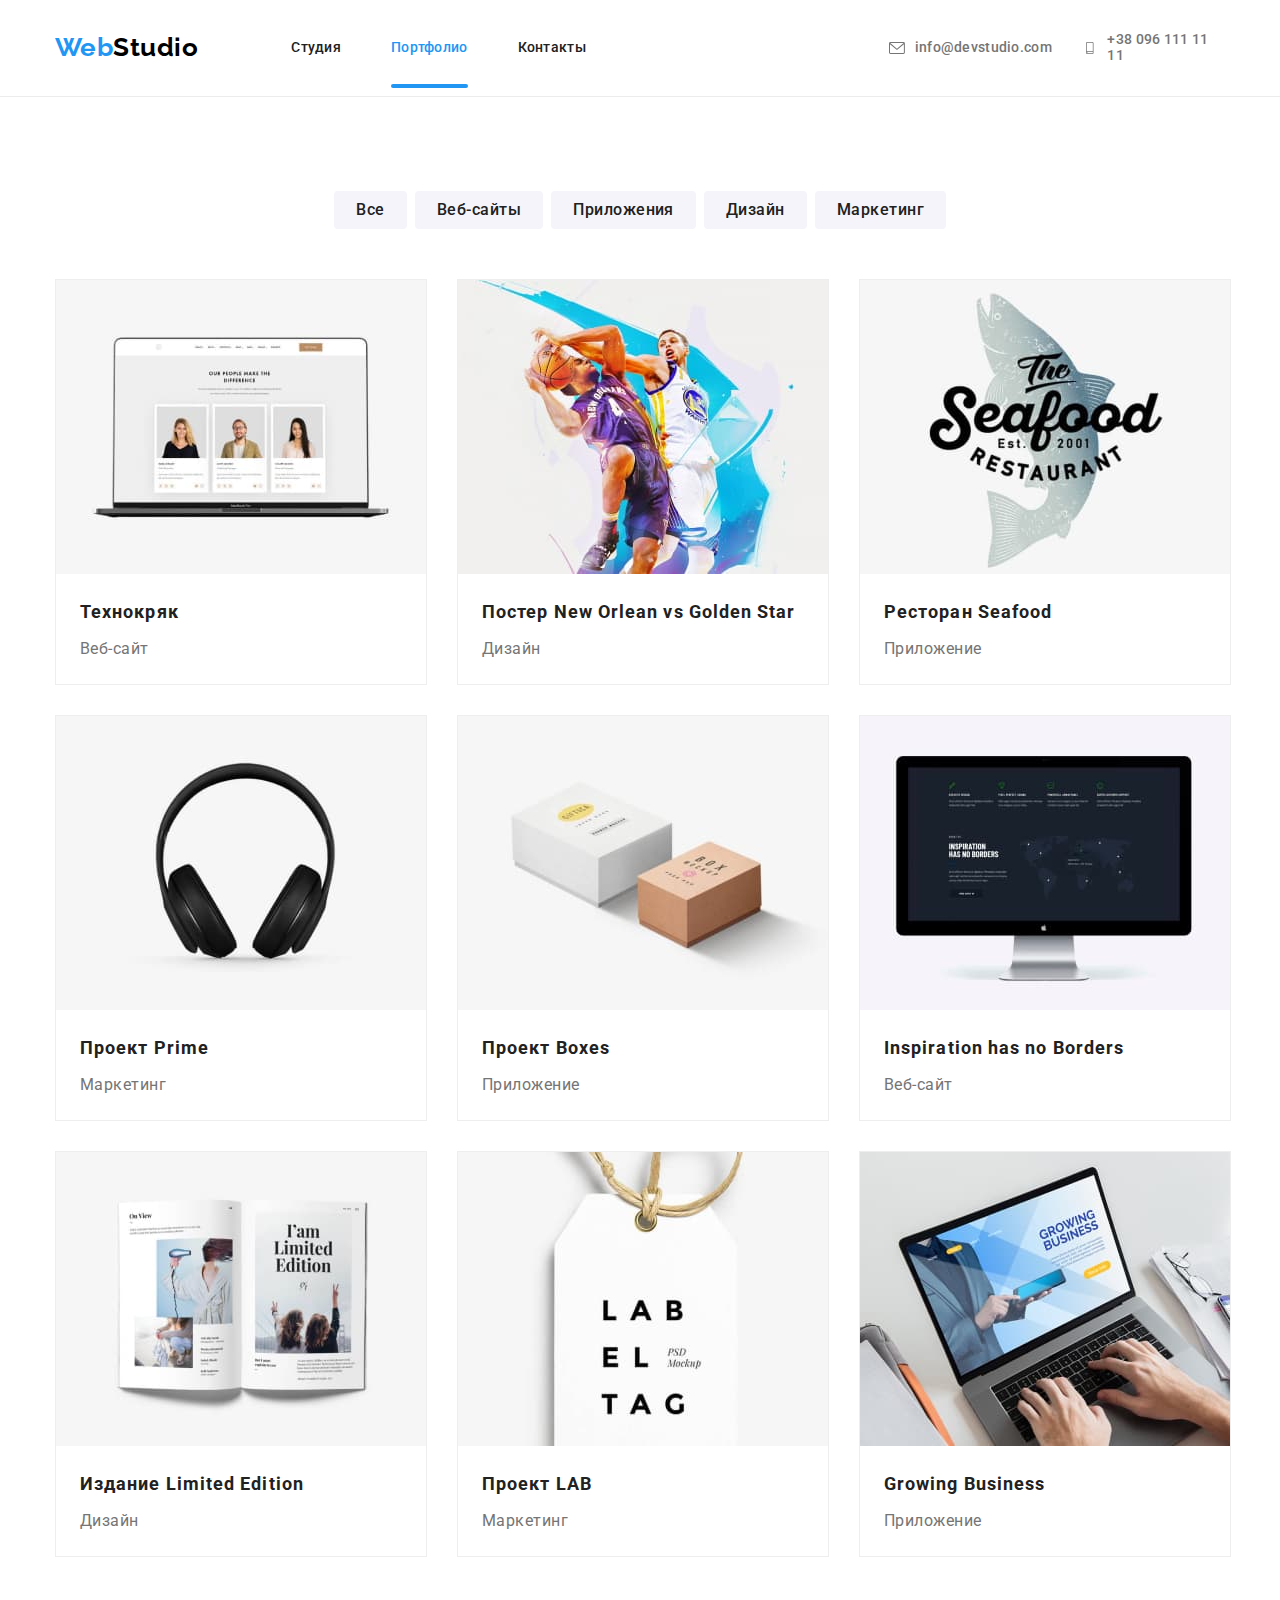
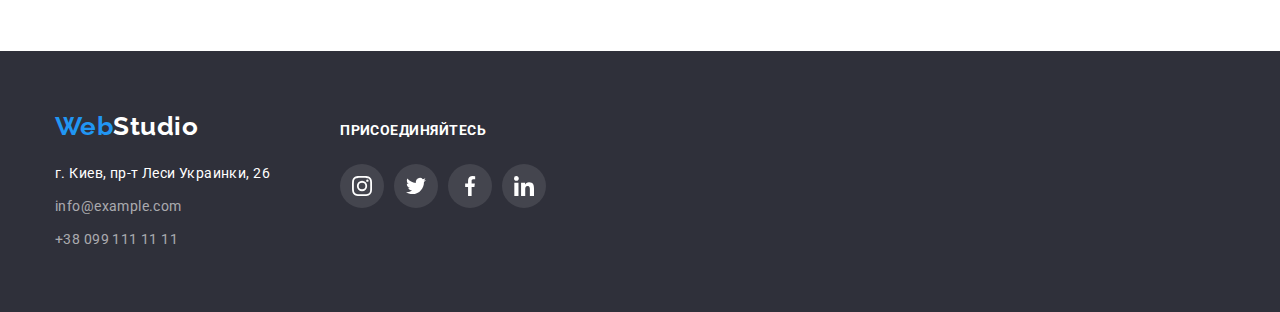
==== portfolio.html @ f45ee38b "Home Work#5 is ready" ====
<!DOCTYPE html>
<html lang="ru">
  <head>
    <meta charset="UTF-8" />
    <meta http-equiv="X-UA-Compatible" content="IE=edge" />
    <meta name="viewport" content="width=device-width, initial-scale=1.0" />
    <title>Document</title>
    <link rel="preconnect" href="https://fonts.googleapis.com" />
    <link rel="preconnect" href="https://fonts.gstatic.com" crossorigin />
    <link
      href="https://fonts.googleapis.com/css2?family=Raleway:wght@700&family=Roboto:wght@400;500;700;900&display=swap"
      rel="stylesheet"
    />
    <link
      rel="stylesheet"
      href="https://cdnjs.cloudflare.com/ajax/libs/modern-normalize/1.1.0/modern-normalize.min.css"
      integrity="sha512-wpPYUAdjBVSE4KJnH1VR1HeZfpl1ub8YT/NKx4PuQ5NmX2tKuGu6U/JRp5y+Y8XG2tV+wKQpNHVUX03MfMFn9Q=="
      crossorigin="anonymous"
      referrerpolicy="no-referrer"
    />
    <link rel="stylesheet" href="./css/styles.css" />
  </head>

  <body>
    <!--Шапка сайта-->
    <header class="header">
      <div class="container">
        <div class="container-header">
          <a href="./index.html" class="logo"> <span class="accent">Web</span>Studio </a>
          <nav class="header-nav">
            <ul class="header-site-nav list">
              <li class="header-site-nav-item">
                <a href="./index.html" class="header-site-link link">Студия</a>
              </li>
              <li class="header-site-nav-item">
                <a href="./portfolio.html" class="header-site-link link current">Портфолио</a>
              </li>
              <li class="header-site-nav-item">
                <a href="" class="link">Контакты</a>
              </li>
            </ul>
          </nav>
          <!--Контакты компании-->
          <ul class="header-contact-nav list">
            <li class="header-contact-nav-item">
              <a href="mailto:info@devstudio.com" class="header-contact-link link">
                <svg class="header-envelope-icon" width="16px" height="12px">
                  <use href="./images/icons.svg#icon-envelope"></use></svg
                >info@devstudio.com</a
              >
            </li>
            <li class="header-contact-nav-item">
              <a href="tel:+380961111111" class="header-contact-link link">
                <svg class="header-smartphone-icon" width="16px" height="12px">
                  <use href="./images/icons.svg#icon-smartphone"></use></svg
                >+38 096 111 11 11</a
              >
            </li>
          </ul>
        </div>
      </div>
    </header>

    <main>
      <!-- Список основных кнопок на странице "Portfolio" -->
      <section class="section-portfolio">
        <div class="container">
          <ul class="buttons-list list">
            <li class="buttons-list-item">
              <button type="button" class="btn btn-all">Все</button>
            </li>
            <li class="buttons-list-item">
              <button type="button" class="btn btn-websites">Веб-сайты</button>
            </li>
            <li class="buttons-list-item">
              <button type="button" class="btn btn-application">Приложения</button>
            </li>
            <li class="buttons-list-item">
              <button type="button" class="btn btn-design">Дизайн</button>
            </li>
            <li class="buttons-list-item">
              <button type="button" class="btn btn-marketing">Маркетинг</button>
            </li>
          </ul>

          <!-- Изображения услуг в картинках -->

          <ul class="spectrum-list list">
            <li class="spectrum-list-item">
              <a href="" class="spectrum-link link">
                <div class="spectrum-thumb">
                  <img
                    src="./images/технокряк.jpg"
                    class="spectrum-image"
                    alt="веб-сайт"
                    width="370"
                    height="294"
                  />
                  <div class="spectrum-thumb-text">
                    Технокряк это современная площадка распространения коронавируса. Компании
                    используют эту платформу для цифрового шпионажа и атак на защищённые сервера
                    конкурентов.
                  </div>
                </div>
                <div class="container-spectrum-title-text">
                  <h2 class="spectrum-title">Технокряк</h2>
                  <p class="spectrum-text">Веб-сайт</p>
                </div>
              </a>
            </li>
            <li class="spectrum-list-item">
              <a href="" class="spectrum-link link">
                <div class="spectrum-thumb">
                  <img
                    src="./images/постер.jpg"
                    class="spectrum-image"
                    alt="дизайн"
                    width="370"
                    height="294"
                  />
                  <div class="spectrum-thumb-text">
                    Технокряк это современная площадка распространения коронавируса. Компании
                    используют эту платформу для цифрового шпионажа и атак на защищённые сервера
                    конкурентов.
                  </div>
                </div>
                <div class="container-spectrum-title-text">
                  <h2 class="spectrum-title">Постер New Orlean vs Golden Star</h2>
                  <p class="spectrum-text">Дизайн</p>
                </div>
              </a>
            </li>
            <li class="spectrum-list-item">
              <a href="" class="spectrum-link link">
                <div class="spectrum-thumb">
                  <img
                    src="./images/ресторан.jpg"
                    class="spectrum-image"
                    alt="веб-сайт"
                    width="370"
                    height="294"
                  />
                  <div class="spectrum-thumb-text">
                    Технокряк это современная площадка распространения коронавируса. Компании
                    используют эту платформу для цифрового шпионажа и атак на защищённые сервера
                    конкурентов.
                  </div>
                </div>
                <div class="container-spectrum-title-text">
                  <h2 class="spectrum-title">Ресторан Seafood</h2>
                  <p class="spectrum-text">Приложение</p>
                </div>
              </a>
            </li>
            <li class="spectrum-list-item">
              <a href="" class="spectrum-link link">
                <div class="spectrum-thumb">
                  <img
                    src="./images/проектprime.jpg"
                    class="spectrum-image"
                    alt="маркетинг"
                    width="370"
                    height="294"
                  />
                  <div class="spectrum-thumb-text">
                    Технокряк это современная площадка распространения коронавируса. Компании
                    используют эту платформу для цифрового шпионажа и атак на защищённые сервера
                    конкурентов.
                  </div>
                </div>
                <div class="container-spectrum-title-text">
                  <h2 class="spectrum-title">Проект Prime</h2>
                  <p class="spectrum-text">Маркетинг</p>
                </div>
              </a>
            </li>
            <li class="spectrum-list-item">
              <a href="" class="spectrum-link link">
                <div class="spectrum-thumb">
                  <img
                    src="./images/проектboxes.jpg"
                    class="spectrum-image"
                    alt="приложение"
                    width="370"
                    height="294"
                  />
                  <div class="spectrum-thumb-text">
                    Технокряк это современная площадка распространения коронавируса. Компании
                    используют эту платформу для цифрового шпионажа и атак на защищённые сервера
                    конкурентов.
                  </div>
                </div>
                <div class="container-spectrum-title-text">
                  <h2 class="spectrum-title">Проект Boxes</h2>
                  <p class="spectrum-text">Приложение</p>
                </div>
              </a>
            </li>
            <li class="spectrum-list-item">
              <a href="" class="spectrum-link link">
                <div class="spectrum-thumb">
                  <img
                    src="./images/inspiration.jpg"
                    class="spectrum-image"
                    alt="веб-сайт"
                    width="370"
                    height="294"
                  />
                  <div class="spectrum-thumb-text">
                    Технокряк это современная площадка распространения коронавируса. Компании
                    используют эту платформу для цифрового шпионажа и атак на защищённые сервера
                    конкурентов.
                  </div>
                </div>
                <div class="container-spectrum-title-text">
                  <h2 class="spectrum-title">Inspiration has no Borders</h2>
                  <p class="spectrum-text">Веб-сайт</p>
                </div>
              </a>
            </li>
            <li class="spectrum-list-item">
              <a href="" class="spectrum-link link">
                <div class="spectrum-thumb">
                  <img
                    src="./images/издание.jpg"
                    class="spectrum-image"
                    alt="дизайн"
                    width="370"
                    height="294"
                  />
                  <div class="spectrum-thumb-text">
                    Технокряк это современная площадка распространения коронавируса. Компании
                    используют эту платформу для цифрового шпионажа и атак на защищённые сервера
                    конкурентов.
                  </div>
                </div>
                <div class="container-spectrum-title-text">
                  <h2 class="spectrum-title">Издание Limited Edition</h2>
                  <p class="spectrum-text">Дизайн</p>
                </div>
              </a>
            </li>
            <li class="spectrum-list-item">
              <a href="" class="spectrum-link link">
                <div class="spectrum-thumb">
                  <img
                    src="./images/проектlab.jpg"
                    class="spectrum-image"
                    alt="маркетинг"
                    width="370"
                    height="294"
                  />
                  <div class="spectrum-thumb-text">
                    Технокряк это современная площадка распространения коронавируса. Компании
                    используют эту платформу для цифрового шпионажа и атак на защищённые сервера
                    конкурентов.
                  </div>
                </div>
                <div class="container-spectrum-title-text">
                  <h2 class="spectrum-title">Проект LAB</h2>
                  <p class="spectrum-text">Маркетинг</p>
                </div>
              </a>
            </li>
            <li class="spectrum-list-item">
              <a href="" class="spectrum-link link">
                <div class="spectrum-thumb">
                  <img
                    src="./images/growingbusiness.jpg"
                    class="spectrum-image"
                    alt="приложение"
                    width="370"
                    height="294"
                  />
                  <div class="spectrum-thumb-text">
                    Технокряк это современная площадка распространения коронавируса. Компании
                    используют эту платформу для цифрового шпионажа и атак на защищённые сервера
                    конкурентов.
                  </div>
                </div>
                <div class="container-spectrum-title-text">
                  <h2 class="spectrum-title">Growing Business</h2>
                  <p class="spectrum-text">Приложение</p>
                </div>
              </a>
            </li>
          </ul>
        </div>
      </section>
    </main>

    <!--Footer-->
    <footer class="footer">
      <div class="container">
        <div class="main-footer-container">
          <div class="container-footer">
            <a href="./index.html" class="footer logo"><span class="accent">Web</span>Studio </a>
            <address>
              <ul class="footer-list list">
                <li class="footer-list-item">
                  <a href="" class="address" target="_blank" rel="noopener norferrer"
                    >г. Киев, пр-т Леси Украинки, 26</a
                  >
                </li>
                <li class="footer-list-item">
                  <a href="mailto:info@example.com" class="link">info@example.com</a>
                </li>
                <li class="footer-list-item">
                  <a href="tel:+380991111111" class="link">+38 099 111 11 11</a>
                </li>
              </ul>
            </address>
          </div>

          <div class="footer-social-networks">
            <strong class="footer-social-networks-text">ПРИСОЕДИНЯЙТЕСЬ</strong>
            <ul class="footer-social-networks-list list">
              <li class="footer-social-networks-list-item">
                <a
                  href=""
                  class="footer-social-networks-list-link link"
                  aria-label="Instagram"
                  target="_blank"
                  rel="noopener norferrer"
                >
                  <svg class="footer-social-networks-list-icon" width="20" height="20">
                    <use href="./images/icons.svg#icon-instagram2"></use>
                  </svg>
                </a>
              </li>
              <li class="footer-social-networks-list-item">
                <a
                  href=""
                  class="footer-social-networks-list-link link"
                  aria-label="Twitter"
                  target="_blank"
                  rel="noopener norferrer"
                >
                  <svg class="footer-social-networks-list-icon" width="20" height="20">
                    <use href="./images/icons.svg#icon-twitter2"></use>
                  </svg>
                </a>
              </li>
              <li class="footer-social-networks-list-item">
                <a
                  href=""
                  class="footer-social-networks-list-link link"
                  aria-label="Facebook"
                  target="_blank"
                  rel="noopener norferrer"
                >
                  <svg class="footer-social-networks-list-icon" width="20" height="20">
                    <use href="./images/icons.svg#icon-facebook2"></use>
                  </svg>
                </a>
              </li>
              <li class="footer-social-networks-list-item">
                <a
                  href=""
                  class="footer-social-networks-list-link link"
                  aria-label="Linkedin"
                  target="_blank"
                  rel="noopener norferrer"
                >
                  <svg class="footer-social-networks-list-icon" width="20" height="20">
                    <use href="./images/icons.svg#icon-linkedin2"></use>
                  </svg>
                </a>
              </li>
            </ul>
          </div>
        </div>
      </div>
    </footer>
  </body>
</html>
---- css/styles.css ----
/* Колір основного текста: #757575 */
/* Другорядний колір: #212121 */
/* Акцент: #2196F3 */
/* Акцент: color: rgba(255, 255, 255, 0.6); */
/* Колір фону: #2F303A; #FFFFFF; #E5E5E5; #F5F4FA; */
/* Колір головної кнопки: background: #2196F3;
/* Колір інших кнопок на сторінці Портфоліо: #F5F4FA; */
/* Колір Логотипу Studio: #000000; */

/* Задаємо глобальні зміни для блокової моделі */

html {
  box-sizing: border-box;
}

*,
*::before,
*::after {
  box-sizing: inherit;
}

/* Задаємо глобальні змінні */

:root {
  --primary-text-color: #757575;
  --title-text-color: #212121;
  --accent-color: #2196f3;
  --footer-contact-color: rgba(255, 255, 255, 0.6);
  --main-background-color: #e5e5e5;
  --second-background-color: #2f303a;
  --icons-main-color: #afb1b8;
  --main-timing-function: cubic-bezier(0.4, 0, 0.2, 1);
}

/* Задаємо основні параметри */

body {
  color: var(--primary-text-color);

  font-family: Roboto, sans-serif;
  font-style: normal;
  letter-spacing: 0.03em;
  margin: 0;
}

.container {
  width: 1200px;
  padding-left: 15px;
  padding-right: 15px;
  margin-right: auto;
  margin-left: auto;
}

.list {
  padding: 0px;
  margin: 0px;
  list-style: none;
}

img {
  padding-top: 0px;
  padding-bottom: 0px;

  display: block;
  max-width: 100%;
  height: auto;
}

/* Шапка сайта */

.header {
  display: flex;
  width: 100%;

  border-bottom: 1px solid #ececec;
  margin: 0;
}

.container-header {
  display: flex;
  align-items: center;
  align-items: center;

  margin-top: 0;
  margin-bottom: 0;
}

.header-site-nav {
  display: flex;
  justify-content: center;
  align-items: center;
  margin-left: 93px;
}

.header-site-nav .header-site-nav-item:not(:last-child) {
  margin-right: 50px;
}

.logo {
  font-family: Raleway;
  color: #000000;
  font-weight: 700;
  font-size: 26px;
  line-height: 1.2;
  text-decoration: none;
  cursor: pointer;

  margin: 0;
  padding: 0;

  transition-property: color;
  transition-duration: 250ms;
  transition-timing-function: var(--main-timing-function);
}

/* Логотип компанії */
.logo .accent {
  color: var(--accent-color);
}

.logo:hover,
.logo:focus {
  color: var(--accent-color);
}

/* Навігація шапки сайта*/

.header-site-nav .link {
  display: block;

  padding-top: 32px;
  padding-bottom: 32px;
  margin-top: 0;
  margin-bottom: 0;

  color: var(--title-text-color);
}

/* Контакти компанії */

.header-contact-nav {
  display: flex;
  justify-content: center;
  align-items: center;
  margin: 0px 0px 0px 303px;
  padding: 0px;
}

.header-contact-nav .link {
  display: flex;
  justify-content: center;
  align-items: center;
  padding-top: 32px;
  padding-bottom: 32px;
  margin: 0px;

  color: var(--primary-text-color);
}

.header-contact-nav .header-contact-nav-item:first-child {
  margin-right: 30px;
}

.header-envelope-icon,
.header-smartphone-icon {
  margin: 0px 10px 0px 0px;
  padding: 0px;
  fill: var(--primary-text-color);

  transition-property: fill;
  transition-duration: 250ms;
  transition-timing-function: var(--main-timing-function);
}

.header-smartphone-icon {
  margin-left: 0;
  padding: 0;
}
/* ! Об'єднання деяких класів навігації і контактів компанії ! */

.header-site-nav .link,
.header-contact-nav .link {
  font-weight: 500;
  font-size: 14px;
  font-style: normal;
  line-height: 1.14;
  letter-spacing: 0.02em;
  text-decoration: none;

  transition-property: color, fill;
  transition-duration: 250ms;
  transition-timing-function: var(--main-timing-function);
}

.header-envelope-icon:hover,
.header-envelope-icon:focus,
.header-smartphone-icon:hover,
.header-smartphone-icon:focus {
  fill: var(--accent-color);
}

.header-site-nav .link:hover,
.header-site-nav .link:focus,
.header-contact-nav .link:hover,
.header-contact-nav .link:focus {
  color: var(--accent-color);
}

.header-contact-nav .link:hover .header-envelope-icon,
.header-contact-nav .link:focus .header-envelope-icon,
.header-contact-nav .link:hover .header-smartphone-icon,
.header-contact-nav .link:focus .header-smartphone-icon {
  fill: var(--accent-color);
}

.header-site-nav .link.current {
  color: var(--accent-color);
}

.current {
  position: relative;
}

.current::after {
  display: inline-block;

  content: '';
  position: absolute;

  left: 0;
  bottom: 0;

  width: 100%;
  height: 4px;
  background-color: var(--accent-color);
  border-radius: 2px;

  animation-name: ChangeScaleX;
  animation-duration: 250ms;
  animation-timing-function: var(--main-timing-function);
}

@keyframes ChangeScaleX {
  0% {
    transform: scaleX(0);
  }
  100% {
    transform: scaleX(1);
  }
}

/* !!! Герой !!! */

.container-hero {
  max-width: 1600px;
  height: 600px;
  text-align: center;
  margin-left: auto;
  margin-right: auto;

  padding: 0px;
  margin-top: 0px;

  background-image: linear-gradient(to right, rgba(47, 48, 58, 0.4), rgba(47, 48, 58, 0.4)),
    url('../images/backgroundimg.jpg');
  box-shadow: 0px 4px 4px rgba(0, 0, 0, 0.25);
}

.hero-title {
  display: block;
  margin: 0 auto;
  color: #ffffff;
  font-weight: 900;
  font-style: normal;
  font-size: 44px;
  line-height: 1.36;
  letter-spacing: 0.06em;
  text-transform: uppercase;

  max-width: 695px;
  text-align: center;
  margin-top: 0px;
  margin-bottom: 30px;
  padding-top: 200px;
}

.hero-button {
  display: inline-block;
  padding: 10px 32px;
  margin-top: 0;
  /* min-width: 200px; */

  background-color: var(--accent-color);
  box-shadow: 0px 4px 4px rgba(0, 0, 0, 0.15);
  border-radius: 4px;

  color: #ffffff;
  font-family: Roboto, sans-serif;
  font-style: normal;
  font-weight: 700;
  font-size: 16px;
  line-height: 1.87;
  text-align: center;
  cursor: pointer;

  transition-property: background-color;
  transition-duration: 250ms;
  transition-timing-function: var(--main-timing-function);
}

.hero-button:hover {
  background-color: #188ce8;
}

/* Заголовки тем: */
/* Наші переваги */ /* Сфера надання послуг компанії */
/* Команда компанії */

/* Наші переваги */

.container-advantage {
  padding-top: 94px;
  padding-bottom: 47px;
}

.advantage-list {
  display: flex;
  padding-top: 0;
  padding-bottom: 47px;
  margin: -15px;
}

.advantage-list .advantage-list-item {
  flex-basis: calc((100% - 30px * 4) / 4);
  margin: 15px;
  align-items: center;
  justify-content: center;
}

.advantage-list .advantage-list-title {
  color: var(--title-text-color);
  font-weight: 700;
  font-size: 14px;
  line-height: 1.14;
  text-transform: uppercase;

  align-items: center;
  margin-bottom: 10px;
  margin-top: 0;
}

.advantage-list-item-container {
  display: flex;
  justify-content: center;
  align-items: center;

  margin-bottom: 30px;
  padding: 0;

  width: 270px;
  height: 120px;
  background-color: #f5f4fa;
}

.advantage-list .advantage-list-text {
  font-weight: 400;
  font-size: 14px;
  line-height: 1.71;

  margin-top: 0px;
  margin-bottom: 0;
}

/* ------ !!! Сфера надання послуг компанії !!!--------- */

.container-service {
  padding-top: 47px;
  padding-bottom: 94px;
}

.service-title {
  font-weight: 700;
  font-size: 36px;
  line-height: 1.16;
  text-align: center;

  color: var(--title-text-color);

  margin-top: 0;
  margin-bottom: 50px;
}

.service-list {
  display: flex;
  margin: -15px;
  padding-bottom: 0;
  justify-content: center;
  align-items: center;
}

.service-list .service-list-item {
  flex-basis: calc((100% - 90) / 3);
  margin: 15px;
}

.service-item-thumb {
  position: relative;
}

.service-item-text {
  font-weight: 700;
  font-size: 14px;
  line-height: 1.14;
  text-align: center;
  text-transform: uppercase;

  color: #ffffff;
  background-color: rgba(47, 48, 58, 0.8);

  width: 100%;

  position: absolute;

  left: 0;
  bottom: 0;

  padding-top: 27px;
  padding-bottom: 27px;
  margin: 0;
}

/*--------------!!! Команда компанії !!!----------- */

.container-staff {
  background-color: #f5f4fa;
  padding-top: 94px;
  padding-bottom: 94px;
}

.staff-title {
  color: var(--title-text-color);
  font-weight: 700;
  font-size: 36px;
  line-height: 1.16;
  text-align: center;

  padding-top: 0;
  padding-bottom: 0;
  margin-top: 0;
  margin-bottom: 0;
}

.staff-list {
  display: flex;
  margin: -15px;

  padding-top: 0;
  padding-bottom: 0;
  margin-top: 50px;
  margin-bottom: 0;
}

.staff-list .staff-list-item {
  padding-top: 0;

  flex-basis: calc((100% - 120) / 4);
  margin: 15px;

  text-align: center;

  background-color: #ffffff;
  box-shadow: 0px 1px 3px rgba(0, 0, 0, 0.12), 0px 1px 1px rgba(0, 0, 0, 0.14),
    0px 2px 1px rgba(0, 0, 0, 0.2);
  border-radius: 0px 0px 4px 4px;
}

.container-staff-list {
  padding-top: 30px;
  padding-bottom: 30px;
}

.staff-list .staff-list-title,
.staff-list .staff-list-text {
  font-size: 16px;
  line-height: 1.19;
}

.staff-list .staff-list-title {
  font-weight: 500;
  color: var(--title-text-color);

  margin-top: 0;
  margin-bottom: 10px;
}

.staff-list .staff-list-text {
  font-weight: 400;
  color: var(--primary-text-color);

  margin-top: 0;
  margin-bottom: 0;
  padding-bottom: 0;
  padding-top: 0;
}

.networks-staff-list {
  display: flex;
  justify-content: center;
  align-items: center;
  margin: -5px;

  padding-top: 0;
  margin-top: 16px;
  margin-bottom: 0;
}

.networks-staff-list .networks-staff-list-item {
  flex-basis: calc((100% - 40) / 4);
  margin: 5px;
}

.networks-staff-list-link {
  display: flex;
  justify-content: center;
  align-items: center;

  width: 44px;
  height: 44px;

  border-radius: 50%;

  transition-property: background-color, fill;
  transition-duration: 250ms;
  transition-timing-function: var(--main-timing-function);
}

.networks-staff-list .staff-list-icon {
  fill: #afb1b8;
}

.networks-staff-list-link:hover,
.networks-staff-list-link:focus {
  background-color: var(--accent-color);
}

.networks-staff-list-link:hover .staff-list-icon,
.networks-staff-list-link:focus .staff-list-icon {
  fill: #ffffff;
}

/* -------------!!! Постійні Клієнти !!!------------------*/

.permanent-clients-container {
  padding-top: 94px;
  padding-bottom: 94px;
}

.permanent-clients-title {
  font-weight: 700;
  font-size: 36px;
  line-height: 1, 16;
  text-align: center;
  letter-spacing: 0.03em;

  color: var(--title-text-color);

  padding-top: 0;
  padding-bottom: 0;
  margin-top: 0;
  margin-bottom: 0;
}

.permanent-clients-list {
  display: flex;
  justify-content: center;
  margin: -15px;

  padding-top: 0;
  padding-bottom: 0;
  margin-top: 50px;
  margin-bottom: 0;
}

.permanent-clients-list-item {
  flex-basis: calc((100% - 180) / 6);
  margin: 15px;
}

.permanent-clients-list .link {
  display: flex;
  width: 170px;
  height: 92px;
  justify-content: center;
  align-items: center;

  outline: 1px solid var(--icons-main-color);
  border-radius: 4px;

  transition-property: fill, outline;
  transition-duration: 250ms;
  transition-timing-function: var(--main-timing-function);
}

.permanent-clients-list .link:hover,
.permanent-clients-list .link:focus {
  outline: 1px solid var(--accent-color);
}

.permanent-clients-icon {
  transition-property: fill;
  transition-duration: 250ms;
  transition-timing-function: var(--main-timing-function);
}

.permanent-clients-list .link:hover .permanent-clients-icon,
.permanent-clients-list .link:focus .permanent-clients-icon {
  fill: var(--accent-color);
}

.permanent-clients-list .permanent-clients-icon {
  fill: var(--icons-main-color);
}

/* !!! Список основних кнопок на сторінці "Portfolio" */

.section-portfolio {
  padding-top: 94px;
  padding-bottom: 94px;
}

/* Оформлення всіх кнопок !!! */

.buttons-list .btn {
  color: var(--title-text-color);
  background-color: #f5f4fa;
  border-radius: 4px;
  text-align: center;

  display: block;
  padding: 6px 22px;
  border: transparent;

  font-family: 'Roboto', sans-serif;
  font-style: normal;
  font-weight: 500;
  font-size: 16px;
  line-height: 1.62;
  letter-spacing: 0.03em;

  min-width: 73px;
  max-width: 145px;

  cursor: pointer;

  transition-property: color, background-color, box-shadow;
  transition-duration: 250ms;
  transition-timing-function: var(--main-timing-function);
}

.buttons-list-item:not(:first-child) {
  margin-left: 8px;
}

.buttons-list .btn:hover,
.buttons-list .btn:focus {
  color: #ffffff;
  background-color: var(--accent-color);
  box-shadow: 0px 3px 1px rgba(0, 0, 0, 0.1), 0px 1px 2px rgba(0, 0, 0, 0.08),
    0px 2px 2px rgba(0, 0, 0, 0.12);
}

.buttons-list {
  display: flex;
  flex-direction: row;
  justify-content: center;

  padding: 0px;
  margin: 0px 0px 50px 0px;

  list-style: none;
}

/* !!! Зображення послуг в картинках на сторінці "Portfolio" !!! */

.spectrum-list {
  display: flex;
  flex-wrap: wrap;
  padding-top: 0;
  padding-bottom: 0px;
  margin: 0 auto;
  margin: -15px;
}

.spectrum-list .spectrum-list-item {
  flex-basis: calc((100% - 90) / 3);
  margin: 15px;

  background: #ffffff;
  border: 1px solid #eeeeee;
  box-sizing: border-box;
}

.spectrum-list .spectrum-link {
  display: block;

  transition-property: box-shadow;
  transition-duration: 250ms;
  transition-timing-function: var(--main-timing-function);
}

.spectrum-list .link:hover,
.spectrum-list .link:focus {
  box-shadow: 0px 1px 1px rgba(0, 0, 0, 0.12), 0px 4px 4px rgba(0, 0, 0, 0.06),
    1px 4px 6px rgba(0, 0, 0, 0.16);
}

.spectrum-thumb {
  position: relative;
  overflow: hidden;
}

.spectrum-thumb-text {
  font-size: 18px;
  line-height: 1.55;

  color: #ffffff;
  background-color: rgba(33, 150, 243, 0.9);

  padding: 63px 24px;
  margin: 0;

  position: absolute;

  top: 0;
  left: 0;

  width: 100%;
  height: 100%;

  transform: translateY(100%);

  transition-property: transform;
  transition-duration: 250ms;
  transition-timing-function: var(--main-timing-function);
}

.spectrum-link:hover .spectrum-thumb-text,
.spectrum-link:focus .spectrum-thumb-text {
  transform: translateY(0);
}

.container-spectrum-title-text {
  margin: 0px;
  padding-top: 20px;
  padding-left: 24px;
  padding-bottom: 20px;
}

.spectrum-list .spectrum-title {
  padding: 0;

  margin-bottom: 4px;
  margin-top: 0;
}

.spectrum-list .spectrum-text {
  padding: 0px;
  margin-bottom: 0;
  margin-top: 0;
}

.spectrum-list .spectrum-list-item:nth-child(3n) {
  margin-right: 0;
}

.spectrum-title {
  color: var(--title-text-color);
  letter-spacing: 0.06em;
  font-size: 18px;
  line-height: 2;
  text-decoration: none;
}

.spectrum-text {
  color: var(--primary-text-color);
  font-weight: 400;
  font-size: 16px;
  line-height: 1.87;
}
.spectrum-link {
  text-decoration: none;
}

/*--------------------!!! Футер !!!------------------------- */

.footer {
  background-color: var(--second-background-color);

  padding-top: 60px;
  padding-bottom: 60px;
}

.footer.logo {
  color: #ffffff;
  cursor: none;

  padding: 0;
  margin: 0;
}

.footer-list {
  margin-top: 20px;
  padding: 0;

  cursor: none;
}

.footer.logo:hover {
  color: var(--accent-color);
}

.footer-list .address {
  font-style: normal;
  font-weight: 400;
  font-size: 14px;
  line-height: 1.71;
  letter-spacing: 0.03em;
  color: #ffffff;
  text-decoration: none;
  cursor: none;

  transition-property: color;
  transition-duration: 250ms;
  transition-timing-function: var(--main-timing-function);
}

.footer-list .footer-list-item:not(:first-child) {
  margin-top: 9px;
}

.footer-list .link {
  color: var(--footer-contact-color);
  font-style: normal;
  font-weight: 400;
  font-size: 14px;
  line-height: 1.71;
  letter-spacing: 0.03em;
  text-decoration: none;
  cursor: none;

  transition-property: color;
  transition-duration: 250ms;
  transition-timing-function: var(--main-timing-function);
}

.footer-list .address:hover,
.footer-list .address:focus,
.footer-list .link:hover,
.footer-list .link:focus {
  color: var(--accent-color);
}

.footer-social-networks-text {
  color: #ffffff;

  font-size: 14px;
  line-height: 1.14;
  text-transform: uppercase;
}

.main-footer-container {
  display: flex;
  align-items: baseline;
}

.footer-social-networks {
  margin-left: 70px;
}

.footer-social-networks-list {
  display: flex;
  justify-content: center;
  align-items: center;
  margin: -5px;
  margin-top: 20px;
}

.footer-social-networks-list-item {
  flex-basis: calc((100% - 40) / 4);
  margin: 5px;
  justify-content: center;
  align-items: center;
}

.footer-social-networks-list .link {
  display: flex;
  justify-content: center;
  align-items: center;
  width: 44px;
  height: 44px;

  background-color: rgba(255, 255, 255, 0.1);
  border-radius: 50%;

  transition-property: background-color;
  transition-duration: 250ms;
  transition-timing-function: var(--main-timing-function);
}

.footer-social-networks-list .link:hover,
.footer-social-networks-list .link:focus {
  background-color: var(--accent-color);
}

/* ---------!!!Модальне Вікно!!!------- */

.backdrop {
  position: fixed;

  top: 0;
  left: 0;

  width: 100%;
  height: 100%;

  background-color: rgba(0, 0, 0, 0.2);

  transition-property: opacity, visibility;
  transition-duration: 250ms;
  transition-timing-function: var(--main-timing-function);
}

.backdrop.is-hidden {
  opacity: 0;
  visibility: hidden;
  pointer-events: none;
}

.backdrop.is-hidden .modal {
  transform: translate(-50%, -50%) scale(0.5);
}

.modal {
  background-color: #ffffff;

  box-shadow: 0px 1px 3px rgba(0, 0, 0, 0.12), 0px 1px 1px rgba(0, 0, 0, 0.14),
    0px 2px 1px rgba(0, 0, 0, 0.2);
  border-radius: 4px;
  position: absolute;

  padding: 40px;

  min-width: 528px;
  min-height: 581px;

  top: 50%;
  left: 50%;

  transform: translate(-50%, -50%) scale(1);

  transition-property: transform;
  transition-duration: 250ms;
  transition-timing-function: var(--main-timing-function);
}

.close-modal-window {
  position: absolute;

  display: flex;
  align-items: center;
  justify-content: center;

  top: 8px;
  right: 8px;

  padding: 10px;
  margin: 0;

  border: 1px solid rgba(0, 0, 0, 0.1);
  border-radius: 50%;

  background-color: #ffffff;
  cursor: pointer;
}
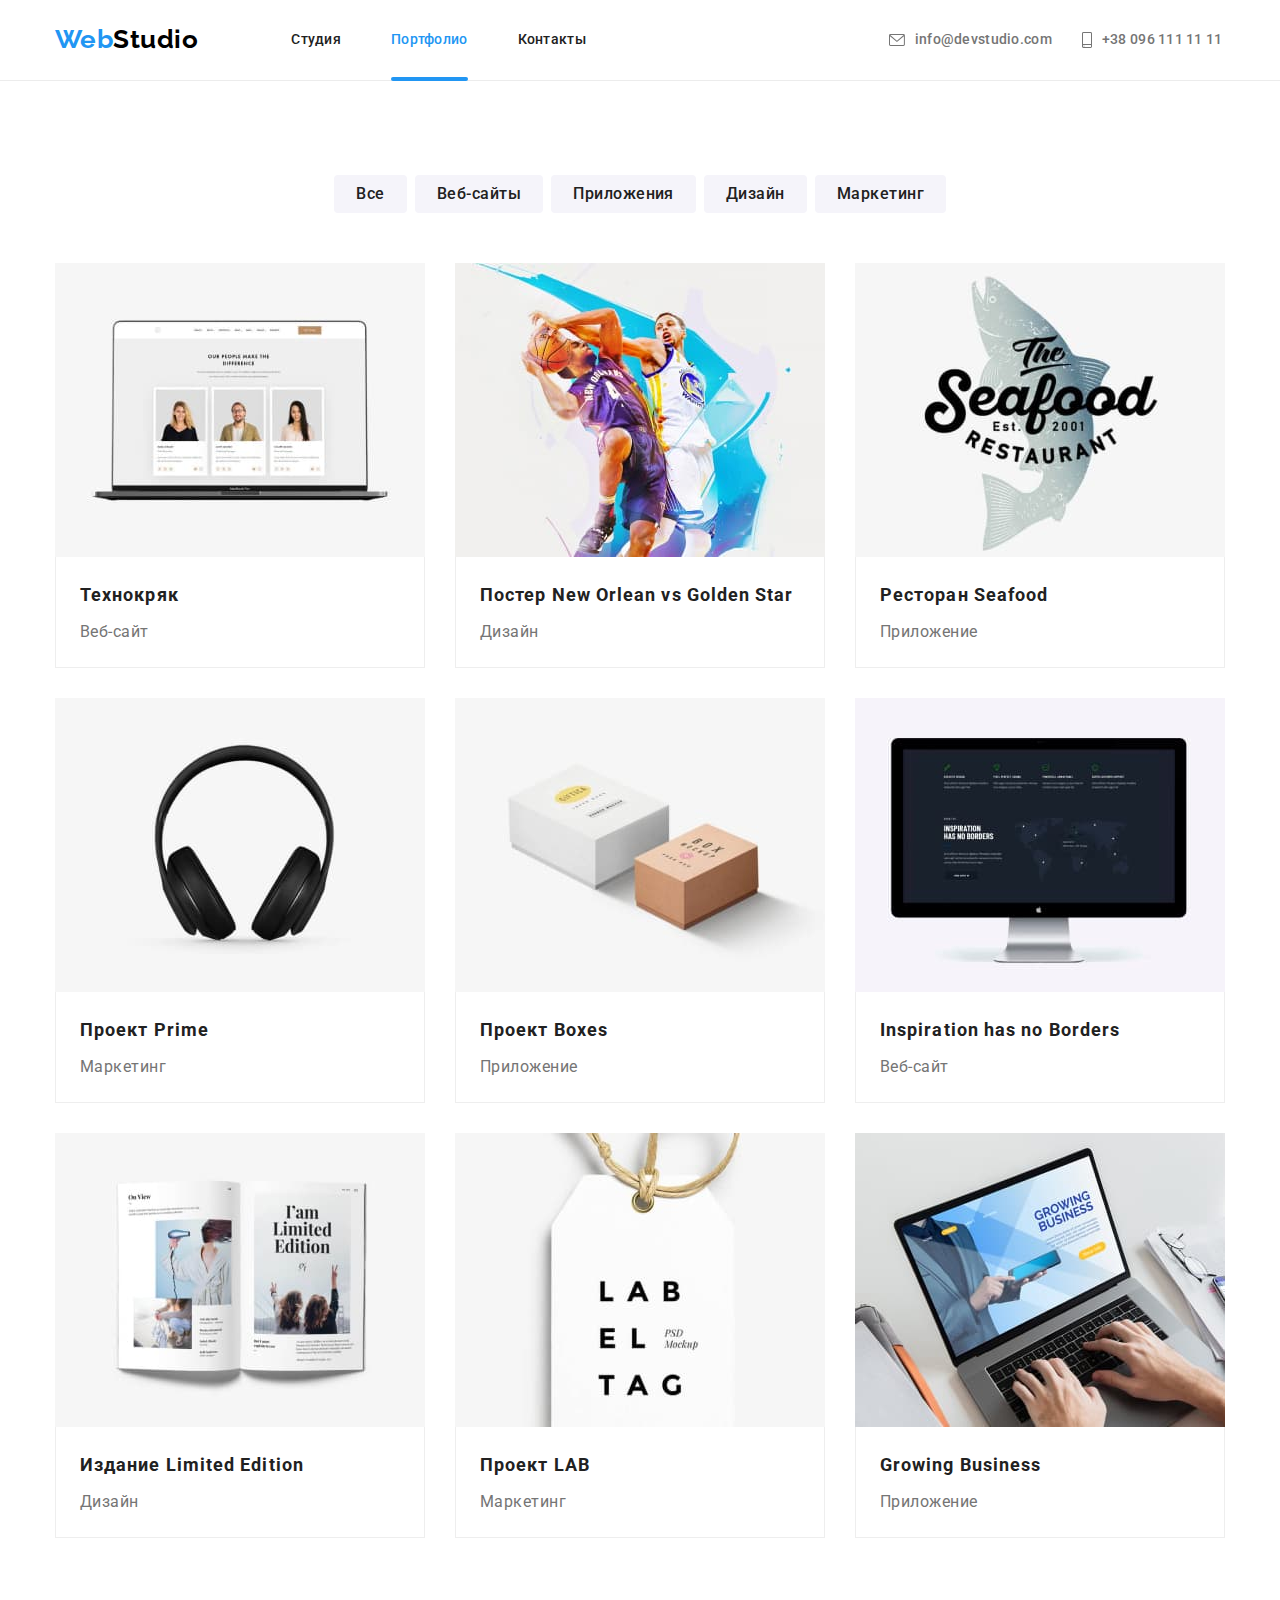
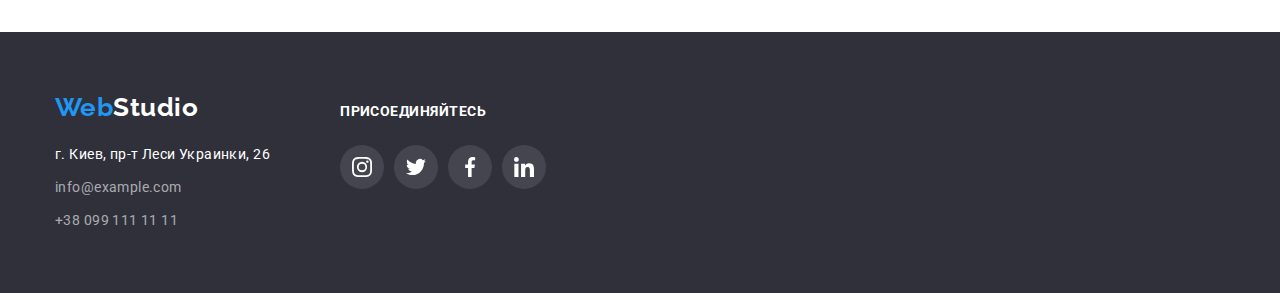
==== commit 7b4babb7: "Повиправляв помилки" ====
--- a/portfolio.html
+++ b/portfolio.html
@@ -23,6 +23,7 @@
 
   <body>
     <!--Шапка сайта-->
+
     <header class="header">
       <div class="container">
         <div class="container-header">
@@ -40,7 +41,9 @@
               </li>
             </ul>
           </nav>
+
           <!--Контакты компании-->
+
           <ul class="header-contact-nav list">
             <li class="header-contact-nav-item">
               <a href="mailto:info@devstudio.com" class="header-contact-link link">
@@ -51,7 +54,7 @@
             </li>
             <li class="header-contact-nav-item">
               <a href="tel:+380961111111" class="header-contact-link link">
-                <svg class="header-smartphone-icon" width="16px" height="12px">
+                <svg class="header-smartphone-icon" width="10px" height="16px">
                   <use href="./images/icons.svg#icon-smartphone"></use></svg
                 >+38 096 111 11 11</a
               >
--- a/css/styles.css
+++ b/css/styles.css
@@ -114,14 +114,15 @@
 }
 
 /* Логотип компанії */
+
 .logo .accent {
   color: var(--accent-color);
 }
 
-.logo:hover,
+/* .logo:hover,
 .logo:focus {
   color: var(--accent-color);
-}
+} */
 
 /* Навігація шапки сайта*/
 
@@ -142,7 +143,7 @@
   display: flex;
   justify-content: center;
   align-items: center;
-  margin: 0px 0px 0px 303px;
+  margin-left: 303px;
   padding: 0px;
 }
 
@@ -163,19 +164,15 @@
 
 .header-envelope-icon,
 .header-smartphone-icon {
-  margin: 0px 10px 0px 0px;
+  margin-right: 10px;
   padding: 0px;
-  fill: var(--primary-text-color);
-
-  transition-property: fill;
-  transition-duration: 250ms;
-  transition-timing-function: var(--main-timing-function);
-}
-
-.header-smartphone-icon {
+  fill: currentColor;
+}
+
+/* .header-smartphone-icon {
   margin-left: 0;
   padding: 0;
-}
+} */
 /* ! Об'єднання деяких класів навігації і контактів компанії ! */
 
 .header-site-nav .link,
@@ -187,17 +184,17 @@
   letter-spacing: 0.02em;
   text-decoration: none;
 
-  transition-property: color, fill;
-  transition-duration: 250ms;
-  transition-timing-function: var(--main-timing-function);
-}
-
-.header-envelope-icon:hover,
+  transition-property: color;
+  transition-duration: 250ms;
+  transition-timing-function: var(--main-timing-function);
+}
+
+/* .header-envelope-icon:hover,
 .header-envelope-icon:focus,
 .header-smartphone-icon:hover,
 .header-smartphone-icon:focus {
   fill: var(--accent-color);
-}
+} */
 
 .header-site-nav .link:hover,
 .header-site-nav .link:focus,
@@ -206,12 +203,12 @@
   color: var(--accent-color);
 }
 
-.header-contact-nav .link:hover .header-envelope-icon,
+/* .header-contact-nav .link:hover .header-envelope-icon,
 .header-contact-nav .link:focus .header-envelope-icon,
 .header-contact-nav .link:hover .header-smartphone-icon,
 .header-contact-nav .link:focus .header-smartphone-icon {
   fill: var(--accent-color);
-}
+} */
 
 .header-site-nav .link.current {
   color: var(--accent-color);
@@ -228,7 +225,7 @@
   position: absolute;
 
   left: 0;
-  bottom: 0;
+  bottom: -1px;
 
   width: 100%;
   height: 4px;
@@ -285,14 +282,13 @@
 }
 
 .hero-button {
-  display: inline-block;
   padding: 10px 32px;
   margin-top: 0;
-  /* min-width: 200px; */
 
   background-color: var(--accent-color);
   box-shadow: 0px 4px 4px rgba(0, 0, 0, 0.15);
   border-radius: 4px;
+  border: none;
 
   color: #ffffff;
   font-family: Roboto, sans-serif;
@@ -523,29 +519,27 @@
   display: flex;
   justify-content: center;
   align-items: center;
+  color: var(--icons-main-color);
+  background-color: #fff;
 
   width: 44px;
   height: 44px;
 
   border-radius: 50%;
 
-  transition-property: background-color, fill;
+  transition-property: color, background-color;
   transition-duration: 250ms;
   transition-timing-function: var(--main-timing-function);
 }
 
 .networks-staff-list .staff-list-icon {
-  fill: #afb1b8;
+  fill: currentColor;
 }
 
 .networks-staff-list-link:hover,
 .networks-staff-list-link:focus {
+  color: #ffffff;
   background-color: var(--accent-color);
-}
-
-.networks-staff-list-link:hover .staff-list-icon,
-.networks-staff-list-link:focus .staff-list-icon {
-  fill: #ffffff;
 }
 
 /* -------------!!! Постійні Клієнти !!!------------------*/
@@ -593,32 +587,25 @@
   justify-content: center;
   align-items: center;
 
-  outline: 1px solid var(--icons-main-color);
+  color: var(--icons-main-color);
+  background-color: #fff;
+
+  border: 1px solid var(--icons-main-color);
   border-radius: 4px;
 
-  transition-property: fill, outline;
+  transition-property: color, border-color;
   transition-duration: 250ms;
   transition-timing-function: var(--main-timing-function);
 }
 
 .permanent-clients-list .link:hover,
 .permanent-clients-list .link:focus {
-  outline: 1px solid var(--accent-color);
-}
-
-.permanent-clients-icon {
-  transition-property: fill;
-  transition-duration: 250ms;
-  transition-timing-function: var(--main-timing-function);
-}
-
-.permanent-clients-list .link:hover .permanent-clients-icon,
-.permanent-clients-list .link:focus .permanent-clients-icon {
-  fill: var(--accent-color);
+  color: var(--accent-color);
+  border-color: var(--accent-color);
 }
 
 .permanent-clients-list .permanent-clients-icon {
-  fill: var(--icons-main-color);
+  fill: currentColor;
 }
 
 /* !!! Список основних кнопок на сторінці "Portfolio" */
@@ -692,12 +679,12 @@
 }
 
 .spectrum-list .spectrum-list-item {
-  flex-basis: calc((100% - 90) / 3);
+  flex-basis: calc((100% - 60) / 3);
   margin: 15px;
 
-  background: #ffffff;
-  border: 1px solid #eeeeee;
-  box-sizing: border-box;
+  /* background: #ffffff; */
+  /* border: 1px solid #eeeeee; */
+  /* box-sizing: border-box; */
 }
 
 .spectrum-list .spectrum-link {
@@ -750,6 +737,10 @@
 }
 
 .container-spectrum-title-text {
+  border-left: 1px solid #eeeeee;
+  border-bottom: 1px solid #eeeeee;
+  border-right: 1px solid #eeeeee;
+
   margin: 0px;
   padding-top: 20px;
   padding-left: 24px;
@@ -802,7 +793,6 @@
 
 .footer.logo {
   color: #ffffff;
-  cursor: none;
 
   padding: 0;
   margin: 0;
@@ -811,8 +801,6 @@
 .footer-list {
   margin-top: 20px;
   padding: 0;
-
-  cursor: none;
 }
 
 .footer.logo:hover {
@@ -827,7 +815,6 @@
   letter-spacing: 0.03em;
   color: #ffffff;
   text-decoration: none;
-  cursor: none;
 
   transition-property: color;
   transition-duration: 250ms;
@@ -846,7 +833,6 @@
   line-height: 1.71;
   letter-spacing: 0.03em;
   text-decoration: none;
-  cursor: none;
 
   transition-property: color;
   transition-duration: 250ms;
